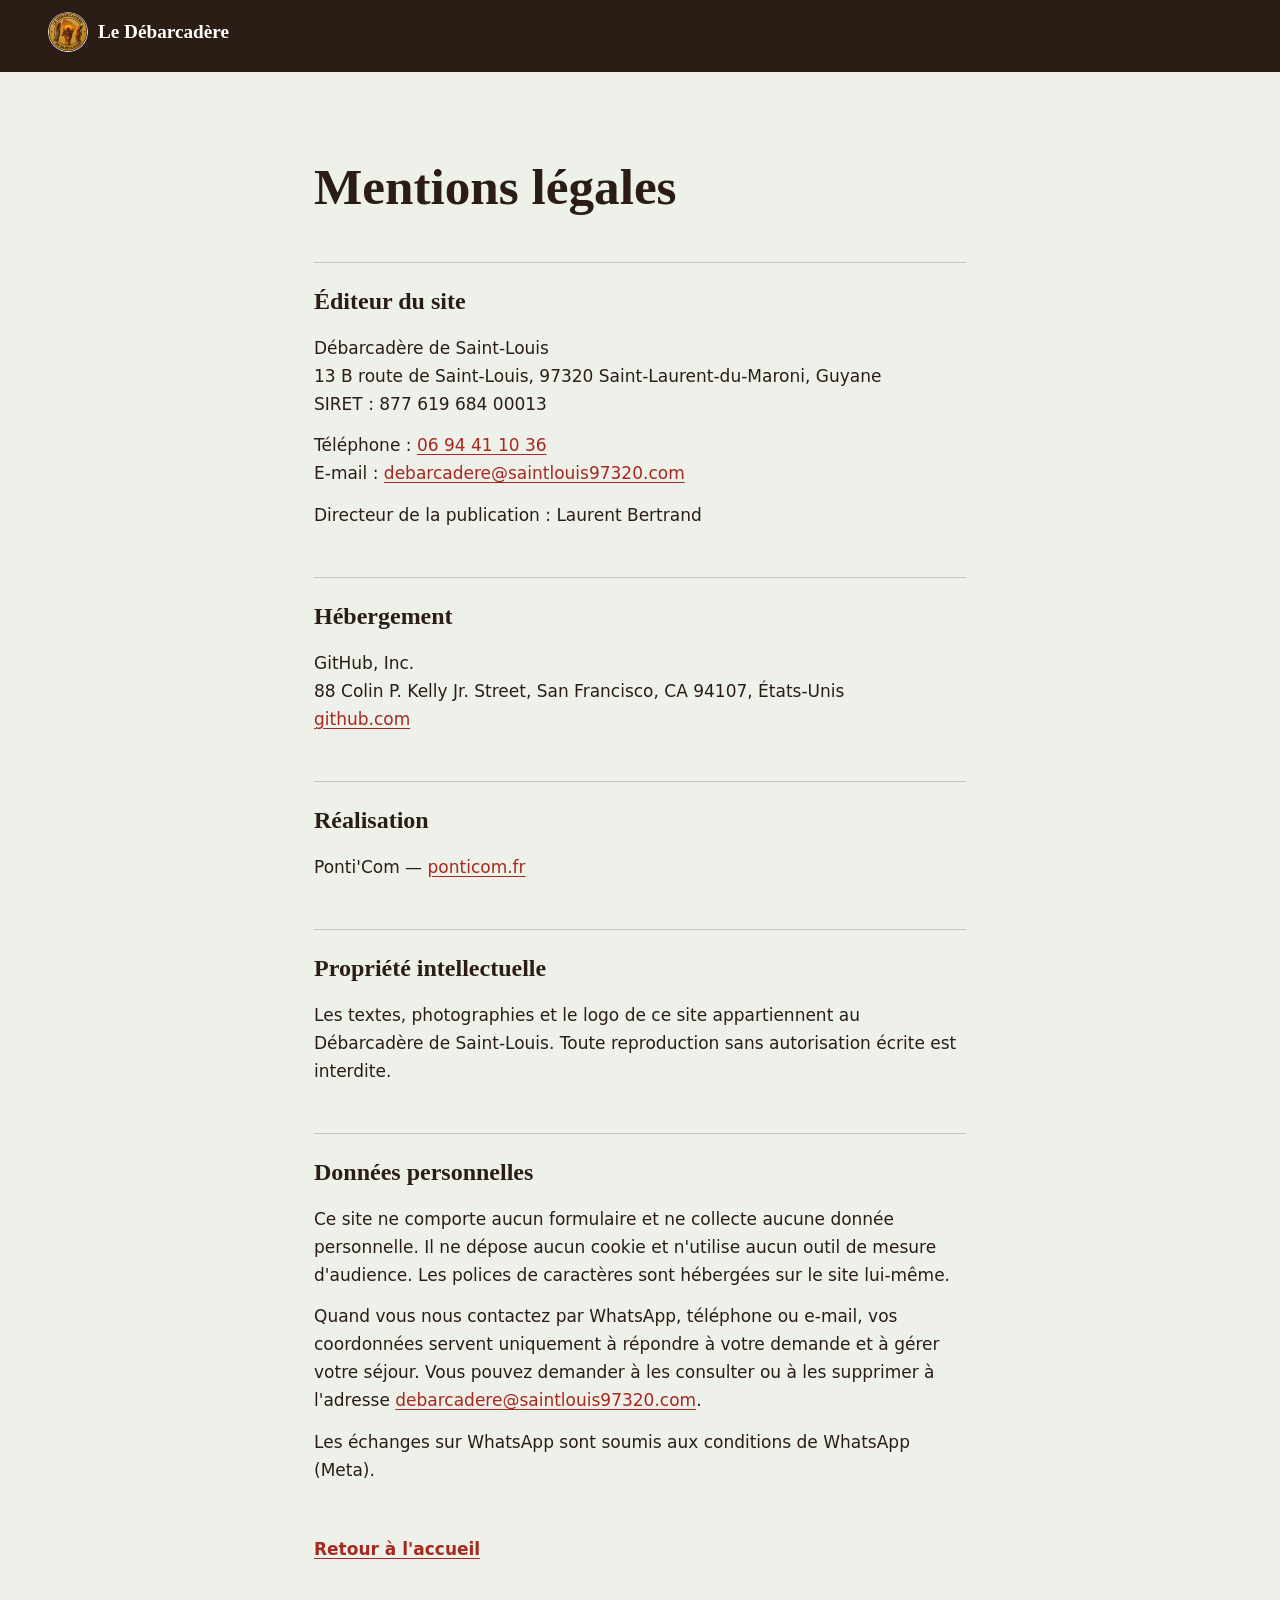
==== mentions-legales.html @ 40c02abe "Tarifs, réservation WhatsApp, logo et mentions légales - Réservation par WhatsApp avec message pré-r" ====
<!doctype html>
<html lang="fr">
<head>
<meta charset="utf-8">
<meta name="viewport" content="width=device-width, initial-scale=1">
<title>Mentions légales — Le Débarcadère de Saint-Louis</title>
<meta name="robots" content="noindex, nofollow">
<link rel="stylesheet" href="fonts/fonts.css">
<link rel="icon" type="image/png" href="favicon.png">
<style>
:root{--chaux:#EEF0EA;--wacapou:#2B1D16;--wacapou-2:#5C4A3F;--tembe-rouge:#A8281F;--tembe-jaune:#E3AE1B;--pierre:#C9C4B8}
*{box-sizing:border-box;margin:0;padding:0}
body{font-family:"Public Sans",system-ui,sans-serif;font-size:1.0625rem;line-height:1.65;color:var(--wacapou);background:var(--chaux)}
a{color:var(--tembe-rouge);text-underline-offset:.2em}
:focus-visible{outline:3px solid var(--tembe-jaune);outline-offset:3px}
header{background:var(--wacapou);color:#fff;padding:12px clamp(16px,4vw,48px)}
header a{color:#fff;text-decoration:none;font-family:"Zilla Slab",Georgia,serif;font-weight:700;font-size:1.2rem;display:inline-flex;align-items:center;gap:10px}
header img{width:40px;height:40px;border-radius:50%}
main{max-width:44em;margin:0 auto;padding:clamp(40px,8vw,88px) clamp(16px,4vw,48px)}
h1{font-family:"Zilla Slab",Georgia,serif;font-size:clamp(2.2rem,5vw,3.2rem);line-height:1.05;margin-bottom:.8em}
h2{font-family:"Zilla Slab",Georgia,serif;font-size:1.5rem;margin:2em 0 .5em;padding-top:.8em;border-top:1px solid var(--pierre)}
p+p{margin-top:.8em}
.retour{display:inline-block;margin-top:3em;font-weight:600}
</style>
</head>
<body>
<header><a href="./"><img src="img/logo.webp" alt="" width="40" height="40">Le Débarcadère</a></header>
<main>
  <h1>Mentions légales</h1>

  <h2>Éditeur du site</h2>
  <p>Débarcadère de Saint-Louis<br>
  13 B route de Saint-Louis, 97320 Saint-Laurent-du-Maroni, Guyane<br>
  SIRET : 877 619 684 00013</p>
  <p>Téléphone : <a href="tel:+594694411036">06 94 41 10 36</a><br>
  E-mail : <a href="mailto:debarcadere@saintlouis97320.com">debarcadere@saintlouis97320.com</a></p>
  <p>Directeur de la publication : Laurent Bertrand</p>

  <h2>Hébergement</h2>
  <p>GitHub, Inc.<br>
  88 Colin P. Kelly Jr. Street, San Francisco, CA 94107, États-Unis<br>
  <a href="https://github.com" rel="noopener">github.com</a></p>

  <h2>Réalisation</h2>
  <p>Ponti'Com — <a href="https://ponticom.fr" rel="noopener">ponticom.fr</a></p>

  <h2>Propriété intellectuelle</h2>
  <p>Les textes, photographies et le logo de ce site appartiennent au Débarcadère de Saint-Louis. Toute reproduction sans autorisation écrite est interdite.</p>

  <h2>Données personnelles</h2>
  <p>Ce site ne comporte aucun formulaire et ne collecte aucune donnée personnelle. Il ne dépose aucun cookie et n'utilise aucun outil de mesure d'audience. Les polices de caractères sont hébergées sur le site lui-même.</p>
  <p>Quand vous nous contactez par WhatsApp, téléphone ou e-mail, vos coordonnées servent uniquement à répondre à votre demande et à gérer votre séjour. Vous pouvez demander à les consulter ou à les supprimer à l'adresse <a href="mailto:debarcadere@saintlouis97320.com">debarcadere@saintlouis97320.com</a>.</p>
  <p>Les échanges sur WhatsApp sont soumis aux conditions de WhatsApp (Meta).</p>

  <a class="retour" href="./">Retour à l'accueil</a>
</main>
</body>
</html>
---- fonts/fonts.css ----
@font-face {
  font-family: 'Public Sans';
  font-style: italic;
  font-weight: 400;
  font-display: swap;
  src: url(fonts/PublicSans-400i.woff2) format('woff2');
  unicode-range: U+0000-00FF, U+0131, U+0152-0153, U+02BB-02BC, U+02C6, U+02DA, U+02DC, U+0304, U+0308, U+0329, U+2000-206F, U+20AC, U+2122, U+2191, U+2193, U+2212, U+2215, U+FEFF, U+FFFD;
}
@font-face {
  font-family: 'Public Sans';
  font-style: normal;
  font-weight: 400;
  font-display: swap;
  src: url(fonts/PublicSans-400.woff2) format('woff2');
  unicode-range: U+0000-00FF, U+0131, U+0152-0153, U+02BB-02BC, U+02C6, U+02DA, U+02DC, U+0304, U+0308, U+0329, U+2000-206F, U+20AC, U+2122, U+2191, U+2193, U+2212, U+2215, U+FEFF, U+FFFD;
}
@font-face {
  font-family: 'Public Sans';
  font-style: normal;
  font-weight: 600;
  font-display: swap;
  src: url(fonts/PublicSans-600.woff2) format('woff2');
  unicode-range: U+0000-00FF, U+0131, U+0152-0153, U+02BB-02BC, U+02C6, U+02DA, U+02DC, U+0304, U+0308, U+0329, U+2000-206F, U+20AC, U+2122, U+2191, U+2193, U+2212, U+2215, U+FEFF, U+FFFD;
}
@font-face {
  font-family: 'Zilla Slab';
  font-style: normal;
  font-weight: 500;
  font-display: swap;
  src: url(fonts/ZillaSlab-500.woff2) format('woff2');
  unicode-range: U+0000-00FF, U+0131, U+0152-0153, U+02BB-02BC, U+02C6, U+02DA, U+02DC, U+0304, U+0308, U+0329, U+2000-206F, U+20AC, U+2122, U+2191, U+2193, U+2212, U+2215, U+FEFF, U+FFFD;
}
@font-face {
  font-family: 'Zilla Slab';
  font-style: normal;
  font-weight: 600;
  font-display: swap;
  src: url(fonts/ZillaSlab-600.woff2) format('woff2');
  unicode-range: U+0000-00FF, U+0131, U+0152-0153, U+02BB-02BC, U+02C6, U+02DA, U+02DC, U+0304, U+0308, U+0329, U+2000-206F, U+20AC, U+2122, U+2191, U+2193, U+2212, U+2215, U+FEFF, U+FFFD;
}
@font-face {
  font-family: 'Zilla Slab';
  font-style: normal;
  font-weight: 700;
  font-display: swap;
  src: url(fonts/ZillaSlab-700.woff2) format('woff2');
  unicode-range: U+0000-00FF, U+0131, U+0152-0153, U+02BB-02BC, U+02C6, U+02DA, U+02DC, U+0304, U+0308, U+0329, U+2000-206F, U+20AC, U+2122, U+2191, U+2193, U+2212, U+2215, U+FEFF, U+FFFD;
}
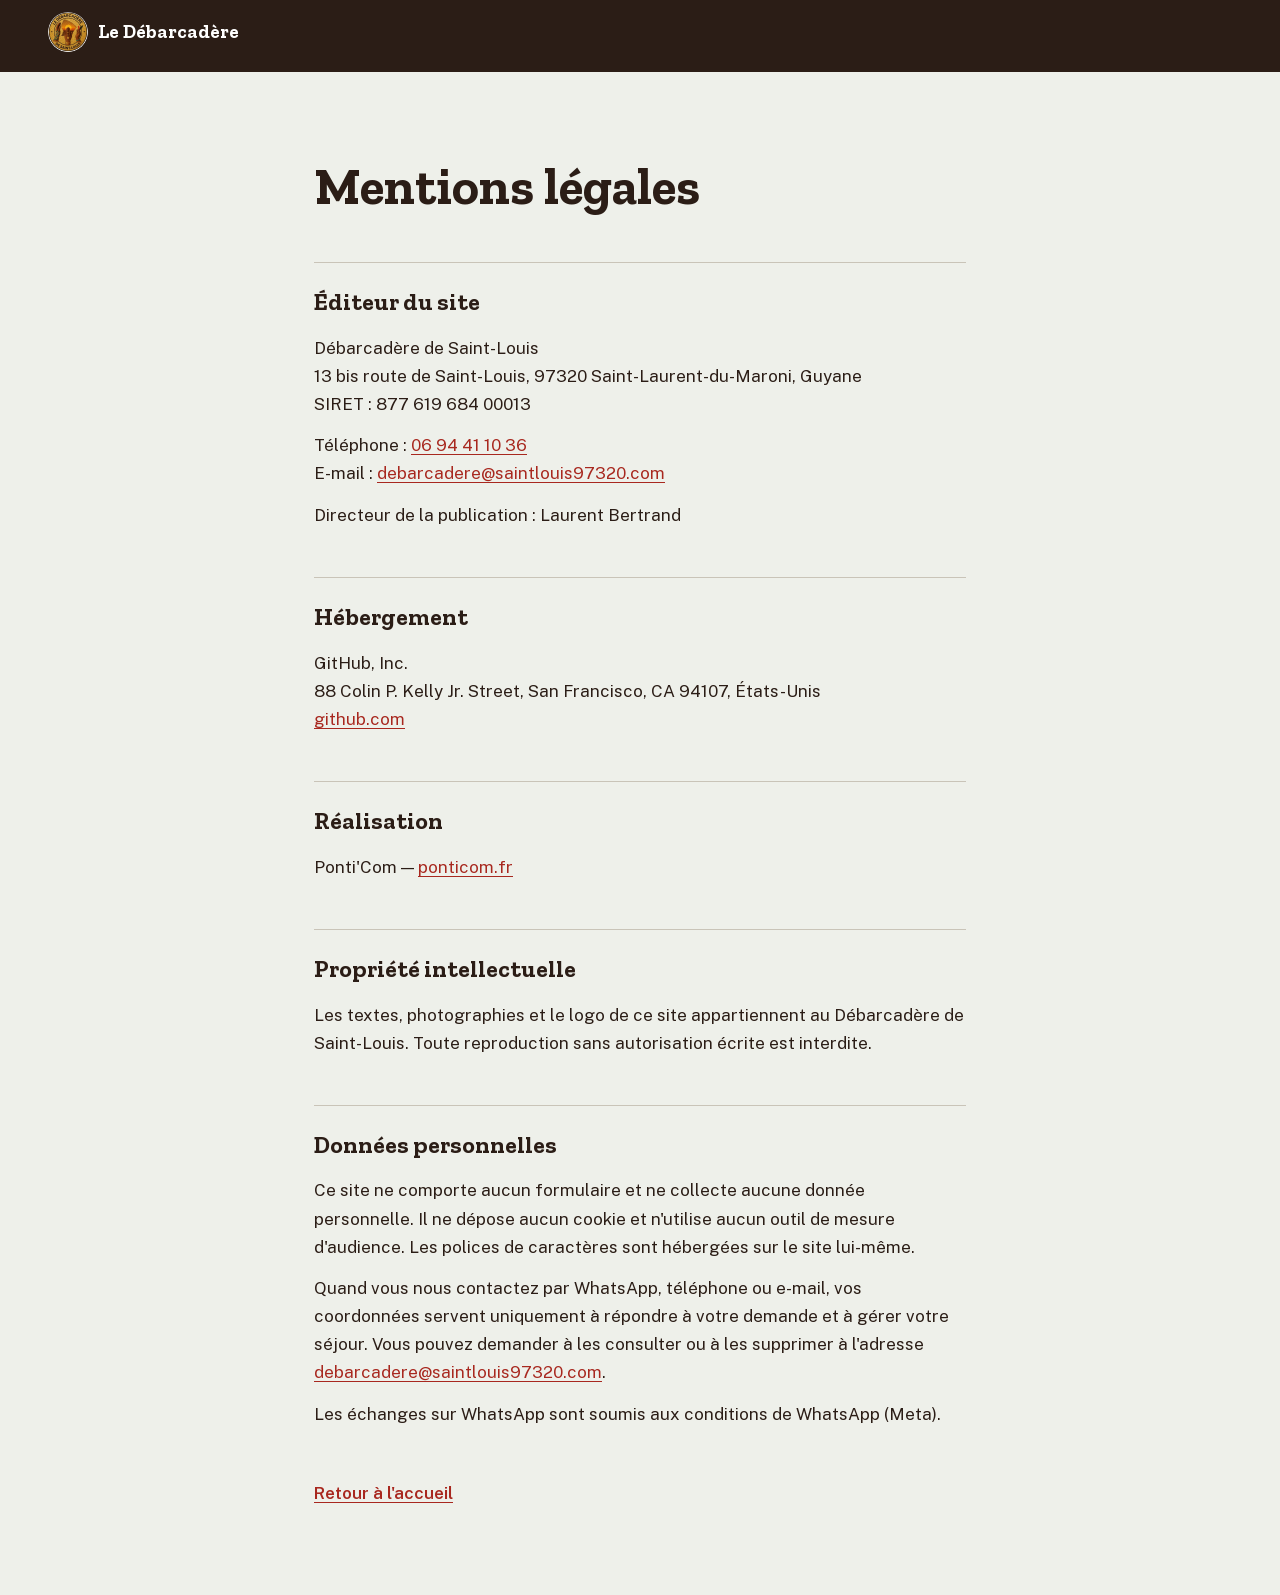
==== commit 3315de36: "Retours de Laurent : œuf ou charcuterie, Réservation, 13 bis - Option gourmande : « œuf ou plateau d" ====
--- a/mentions-legales.html
+++ b/mentions-legales.html
@@ -30,7 +30,7 @@
 
   <h2>Éditeur du site</h2>
   <p>Débarcadère de Saint-Louis<br>
-  13 B route de Saint-Louis, 97320 Saint-Laurent-du-Maroni, Guyane<br>
+  13 bis route de Saint-Louis, 97320 Saint-Laurent-du-Maroni, Guyane<br>
   SIRET : 877 619 684 00013</p>
   <p>Téléphone : <a href="tel:+594694411036">06 94 41 10 36</a><br>
   E-mail : <a href="mailto:debarcadere@saintlouis97320.com">debarcadere@saintlouis97320.com</a></p>
--- a/fonts/fonts.css
+++ b/fonts/fonts.css
@@ -3,7 +3,7 @@
   font-style: italic;
   font-weight: 400;
   font-display: swap;
-  src: url(fonts/PublicSans-400i.woff2) format('woff2');
+  src: url(PublicSans-400i.woff2) format('woff2');
   unicode-range: U+0000-00FF, U+0131, U+0152-0153, U+02BB-02BC, U+02C6, U+02DA, U+02DC, U+0304, U+0308, U+0329, U+2000-206F, U+20AC, U+2122, U+2191, U+2193, U+2212, U+2215, U+FEFF, U+FFFD;
 }
 @font-face {
@@ -11,7 +11,7 @@
   font-style: normal;
   font-weight: 400;
   font-display: swap;
-  src: url(fonts/PublicSans-400.woff2) format('woff2');
+  src: url(PublicSans-400.woff2) format('woff2');
   unicode-range: U+0000-00FF, U+0131, U+0152-0153, U+02BB-02BC, U+02C6, U+02DA, U+02DC, U+0304, U+0308, U+0329, U+2000-206F, U+20AC, U+2122, U+2191, U+2193, U+2212, U+2215, U+FEFF, U+FFFD;
 }
 @font-face {
@@ -19,7 +19,7 @@
   font-style: normal;
   font-weight: 600;
   font-display: swap;
-  src: url(fonts/PublicSans-600.woff2) format('woff2');
+  src: url(PublicSans-600.woff2) format('woff2');
   unicode-range: U+0000-00FF, U+0131, U+0152-0153, U+02BB-02BC, U+02C6, U+02DA, U+02DC, U+0304, U+0308, U+0329, U+2000-206F, U+20AC, U+2122, U+2191, U+2193, U+2212, U+2215, U+FEFF, U+FFFD;
 }
 @font-face {
@@ -27,7 +27,7 @@
   font-style: normal;
   font-weight: 500;
   font-display: swap;
-  src: url(fonts/ZillaSlab-500.woff2) format('woff2');
+  src: url(ZillaSlab-500.woff2) format('woff2');
   unicode-range: U+0000-00FF, U+0131, U+0152-0153, U+02BB-02BC, U+02C6, U+02DA, U+02DC, U+0304, U+0308, U+0329, U+2000-206F, U+20AC, U+2122, U+2191, U+2193, U+2212, U+2215, U+FEFF, U+FFFD;
 }
 @font-face {
@@ -35,7 +35,7 @@
   font-style: normal;
   font-weight: 600;
   font-display: swap;
-  src: url(fonts/ZillaSlab-600.woff2) format('woff2');
+  src: url(ZillaSlab-600.woff2) format('woff2');
   unicode-range: U+0000-00FF, U+0131, U+0152-0153, U+02BB-02BC, U+02C6, U+02DA, U+02DC, U+0304, U+0308, U+0329, U+2000-206F, U+20AC, U+2122, U+2191, U+2193, U+2212, U+2215, U+FEFF, U+FFFD;
 }
 @font-face {
@@ -43,6 +43,6 @@
   font-style: normal;
   font-weight: 700;
   font-display: swap;
-  src: url(fonts/ZillaSlab-700.woff2) format('woff2');
+  src: url(ZillaSlab-700.woff2) format('woff2');
   unicode-range: U+0000-00FF, U+0131, U+0152-0153, U+02BB-02BC, U+02C6, U+02DA, U+02DC, U+0304, U+0308, U+0329, U+2000-206F, U+20AC, U+2122, U+2191, U+2193, U+2212, U+2215, U+FEFF, U+FFFD;
 }
